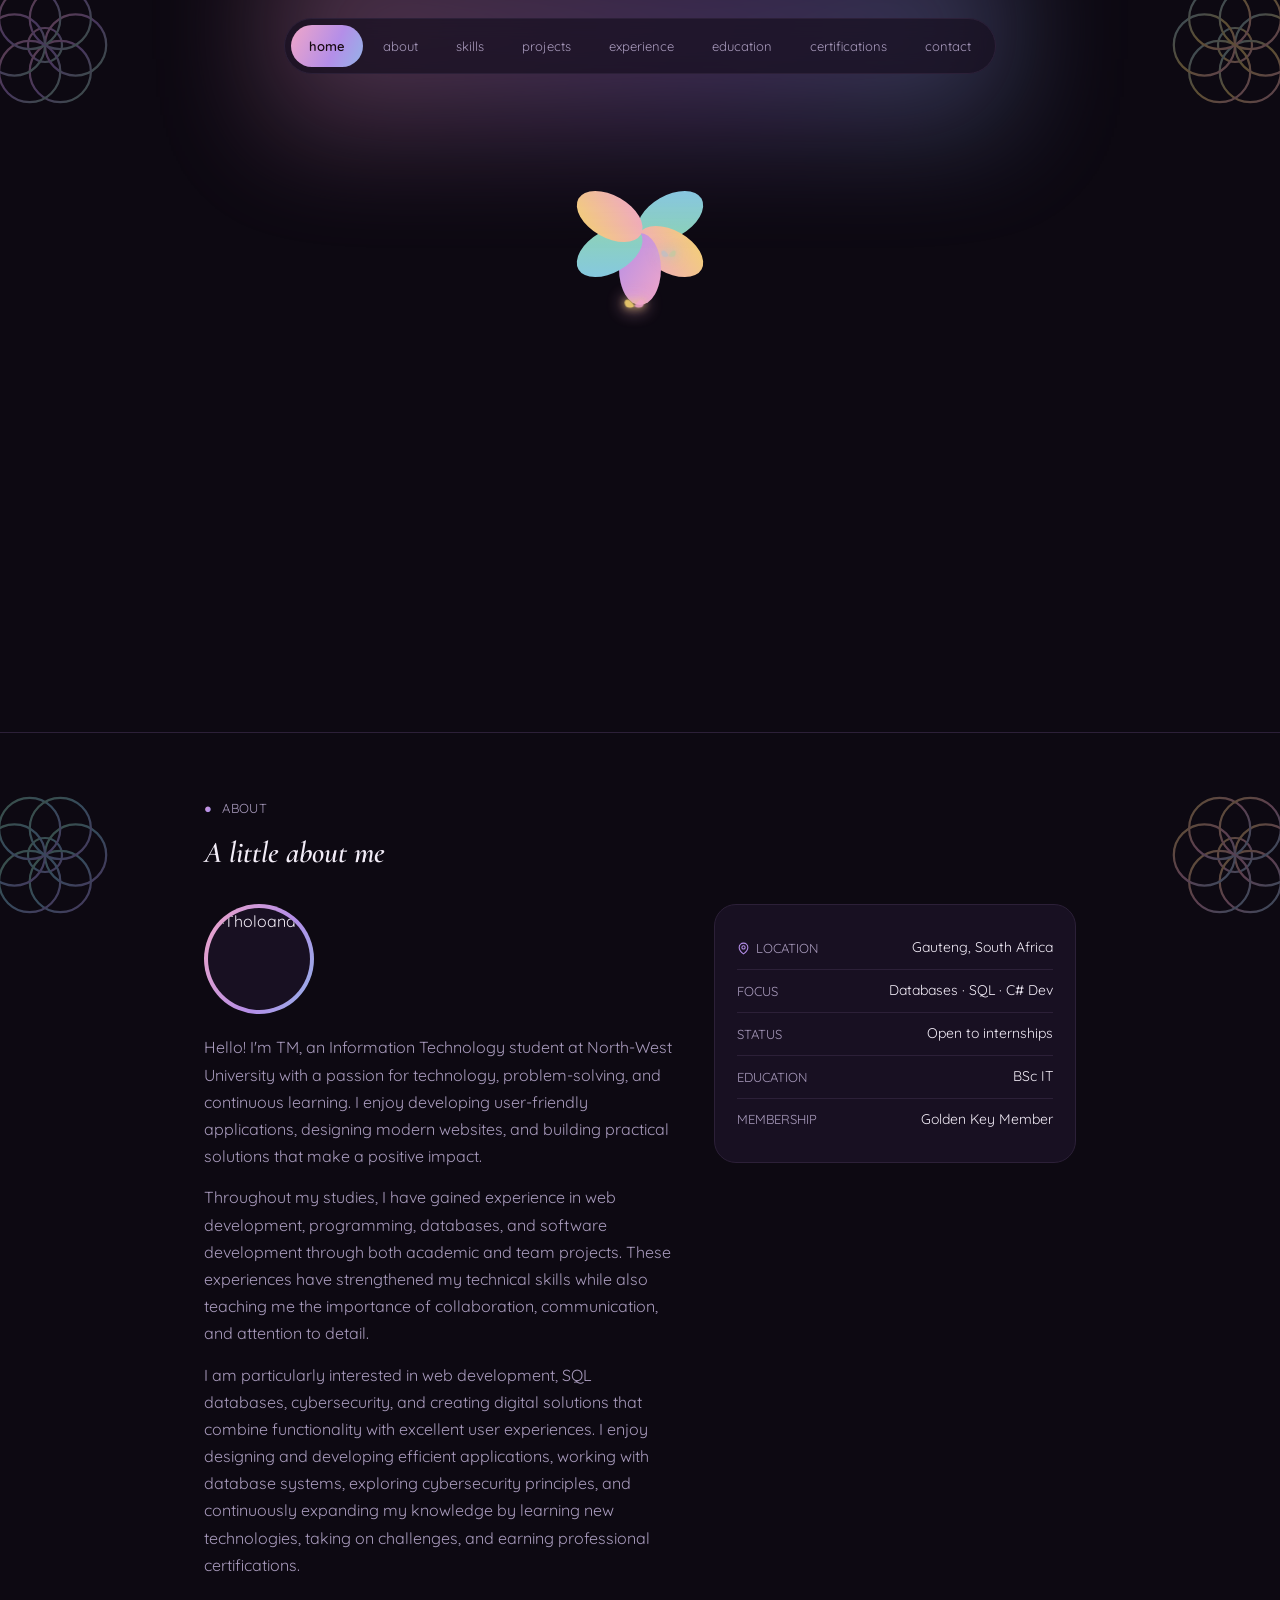
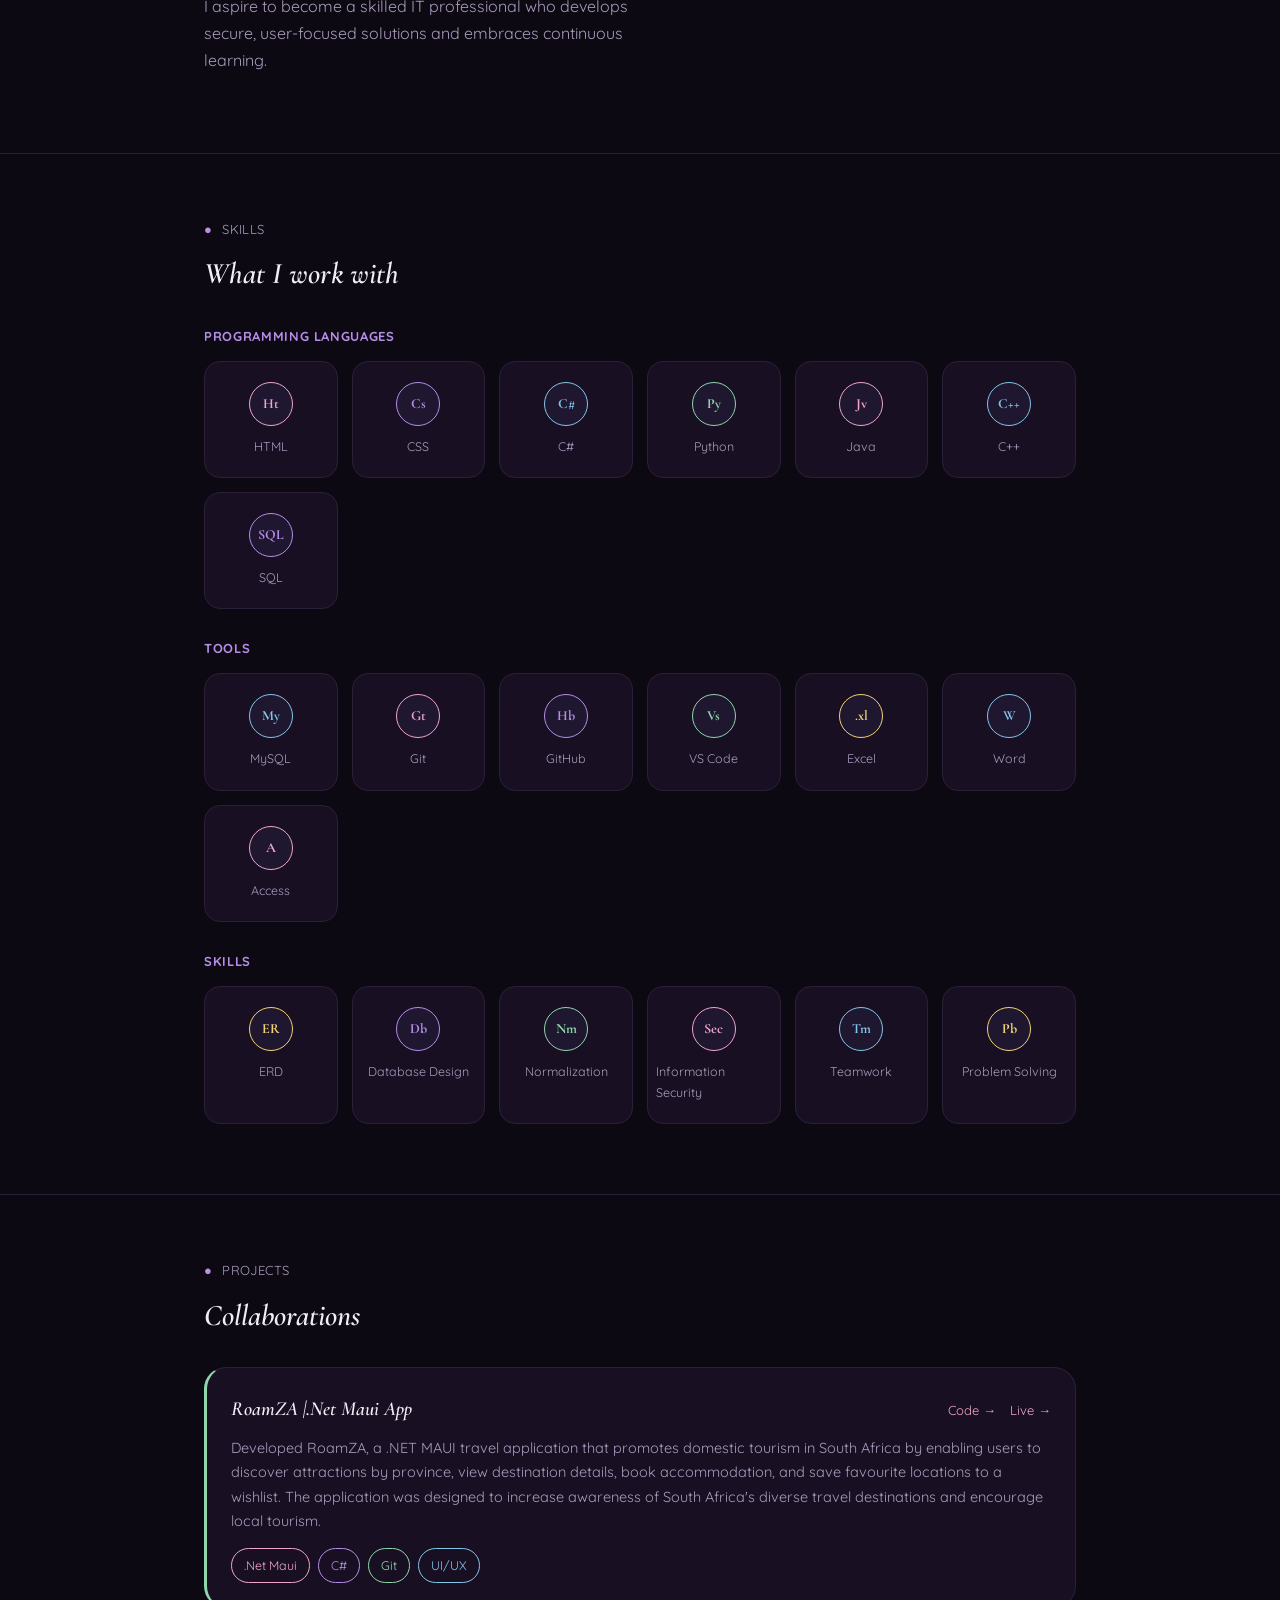
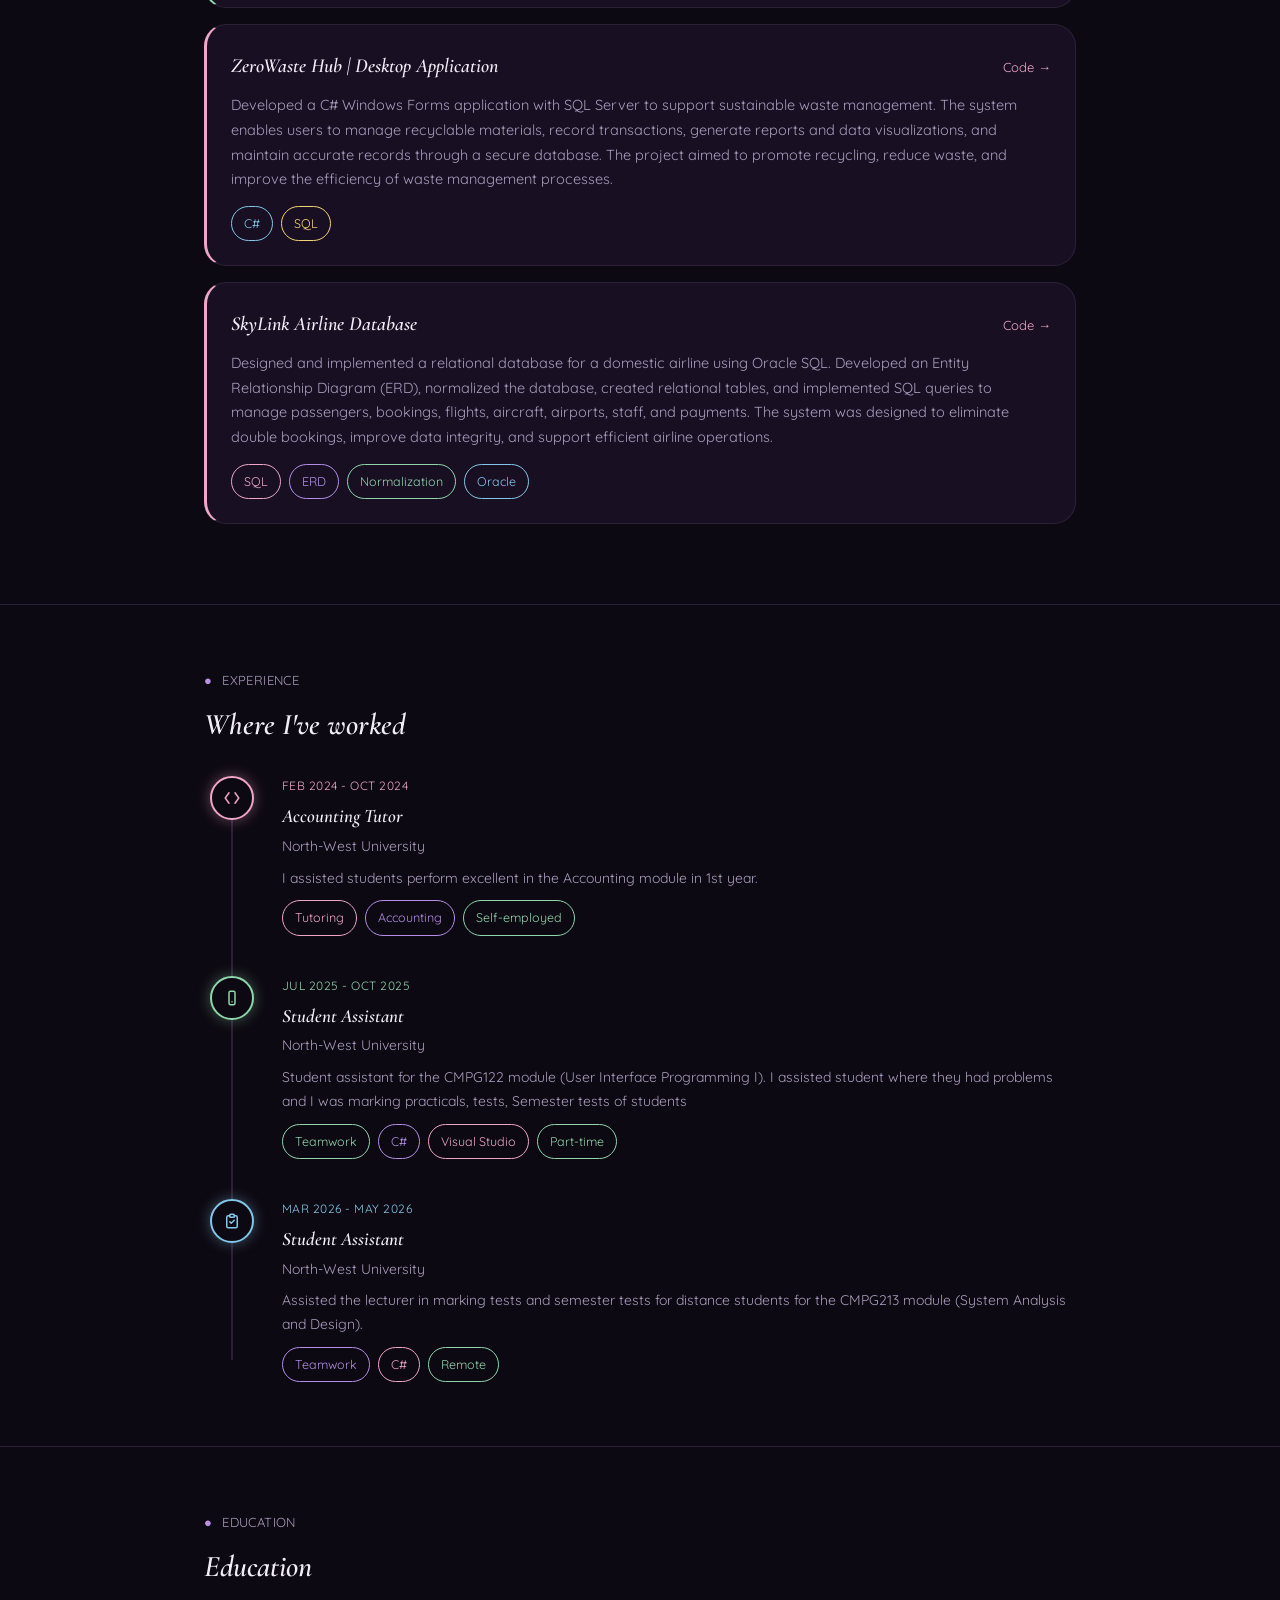
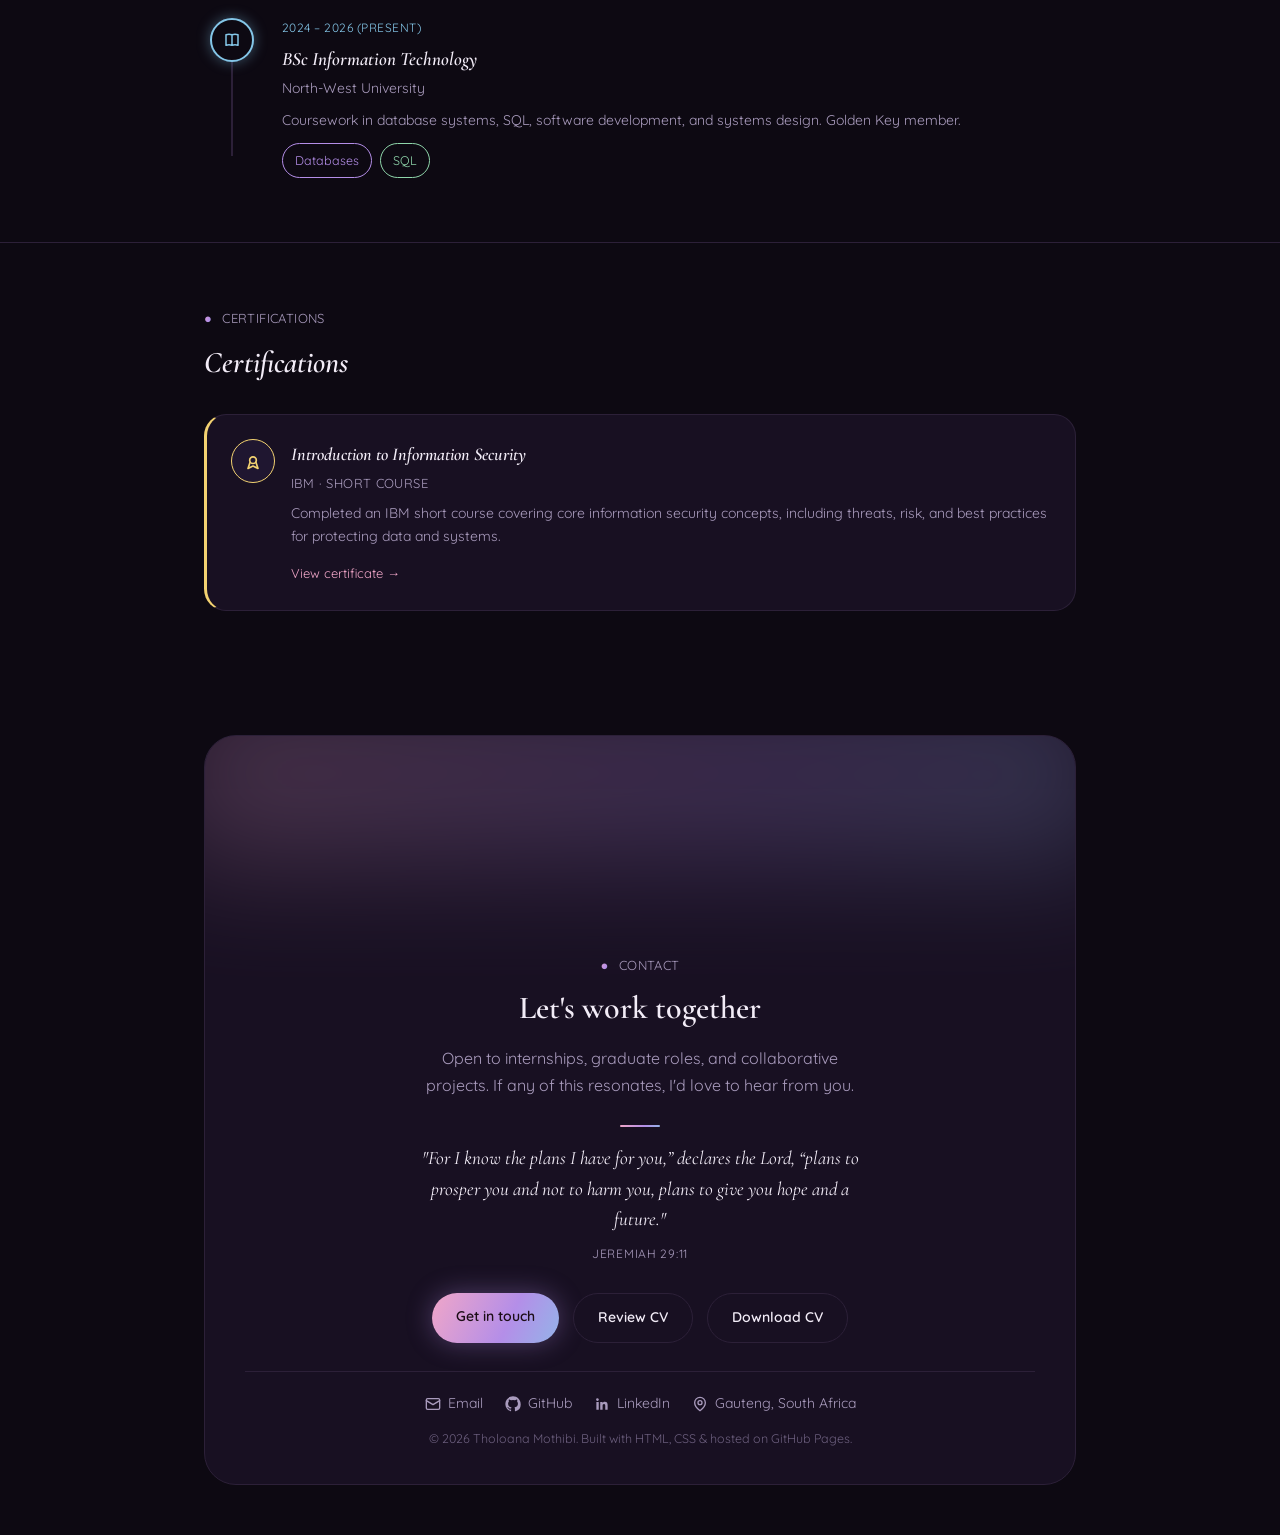
==== Files/portfolio.html @ ad9123d6 "Initial portfolio upload" ====
<!DOCTYPE html>
<html lang="en">
<head>
<meta charset="UTF-8">
<meta name="viewport" content="width=device-width, initial-scale=1.0">
<title>Tholoana | Portfolio</title>
<meta name="description" content="Portfolio of an IT graduate with a creative, artistic touch — database systems, SQL, and software development.">
<link rel="preconnect" href="https://fonts.googleapis.com">
<link href="https://fonts.googleapis.com/css2?family=Cormorant+Garamond:ital,wght@0,500;0,600;1,500&family=Quicksand:wght@400;500;600;700&display=swap" rel="stylesheet">
<link rel="stylesheet" href="style.css">
</head>
<body>

<div id="intro-loader" aria-hidden="true">
  <div class="loader-flower" id="loader-flower">
    <div class="loader-glow"></div>
    <svg viewBox="0 0 160 160" width="260" height="260">
      <defs>
        <linearGradient id="petalGradL1" x1="0%" y1="0%" x2="100%" y2="100%"><stop offset="0%" stop-color="#f0a6c8"/><stop offset="100%" stop-color="#b48ee8"/></linearGradient>
        <linearGradient id="petalGradL2" x1="0%" y1="0%" x2="100%" y2="100%"><stop offset="0%" stop-color="#84c6e8"/><stop offset="100%" stop-color="#8fd6ab"/></linearGradient>
        <linearGradient id="petalGradL3" x1="0%" y1="0%" x2="100%" y2="100%"><stop offset="0%" stop-color="#f3d271"/><stop offset="100%" stop-color="#f0a6c8"/></linearGradient>
        <radialGradient id="centerGradL"><stop offset="0%" stop-color="#fff6e0"/><stop offset="100%" stop-color="#f3d271"/></radialGradient>
      </defs>
      <g class="petal loader-petal"><ellipse cx="80" cy="45" rx="21" ry="36" fill="url(#petalGradL1)"/></g>
      <g class="petal loader-petal" style="transform:rotate(60deg); transform-origin:80px 80px;"><ellipse cx="80" cy="45" rx="21" ry="36" fill="url(#petalGradL2)"/></g>
      <g class="petal loader-petal" style="transform:rotate(120deg); transform-origin:80px 80px;"><ellipse cx="80" cy="45" rx="21" ry="36" fill="url(#petalGradL3)"/></g>
      <g class="petal loader-petal" style="transform:rotate(180deg); transform-origin:80px 80px;"><ellipse cx="80" cy="45" rx="21" ry="36" fill="url(#petalGradL1)"/></g>
      <g class="petal loader-petal" style="transform:rotate(240deg); transform-origin:80px 80px;"><ellipse cx="80" cy="45" rx="21" ry="36" fill="url(#petalGradL2)"/></g>
      <g class="petal loader-petal" style="transform:rotate(300deg); transform-origin:80px 80px;"><ellipse cx="80" cy="45" rx="21" ry="36" fill="url(#petalGradL3)"/></g>
      <circle class="flower-center loader-center" cx="80" cy="80" r="17" fill="url(#centerGradL)"/>
    </svg>
  </div>
</div>

<div id="page-content">

<svg class="corner-flower tl" viewBox="0 0 100 100"><defs><linearGradient id="cf1" x1="0%" y1="0%" x2="100%" y2="100%"><stop offset="0%" stop-color="#f0a6c8"/><stop offset="50%" stop-color="#b48ee8"/><stop offset="100%" stop-color="#8fd6ab"/></linearGradient></defs><g fill="none" stroke="url(#cf1)" stroke-width="1.3"><circle cx="50" cy="50" r="10"/><circle cx="68" cy="50" r="18"/><circle cx="59" cy="65.6" r="18"/><circle cx="41" cy="65.6" r="18"/><circle cx="32" cy="50" r="18"/><circle cx="41" cy="34.4" r="18"/><circle cx="59" cy="34.4" r="18"/></g></svg>
<svg class="corner-flower tr" viewBox="0 0 100 100"><defs><linearGradient id="cf2" x1="0%" y1="0%" x2="100%" y2="100%"><stop offset="0%" stop-color="#84c6e8"/><stop offset="50%" stop-color="#f3d271"/><stop offset="100%" stop-color="#f0a6c8"/></linearGradient></defs><g fill="none" stroke="url(#cf2)" stroke-width="1.3"><circle cx="50" cy="50" r="10"/><circle cx="68" cy="50" r="18"/><circle cx="59" cy="65.6" r="18"/><circle cx="41" cy="65.6" r="18"/><circle cx="32" cy="50" r="18"/><circle cx="41" cy="34.4" r="18"/><circle cx="59" cy="34.4" r="18"/></g></svg>
<svg class="corner-flower bl" viewBox="0 0 100 100"><defs><linearGradient id="cf3" x1="0%" y1="0%" x2="100%" y2="100%"><stop offset="0%" stop-color="#8fd6ab"/><stop offset="50%" stop-color="#84c6e8"/><stop offset="100%" stop-color="#b48ee8"/></linearGradient></defs><g fill="none" stroke="url(#cf3)" stroke-width="1.3"><circle cx="50" cy="50" r="10"/><circle cx="68" cy="50" r="18"/><circle cx="59" cy="65.6" r="18"/><circle cx="41" cy="65.6" r="18"/><circle cx="32" cy="50" r="18"/><circle cx="41" cy="34.4" r="18"/><circle cx="59" cy="34.4" r="18"/></g></svg>
<svg class="corner-flower br" viewBox="0 0 100 100"><defs><linearGradient id="cf4" x1="0%" y1="0%" x2="100%" y2="100%"><stop offset="0%" stop-color="#f3d271"/><stop offset="50%" stop-color="#f0a6c8"/><stop offset="100%" stop-color="#84c6e8"/></linearGradient></defs><g fill="none" stroke="url(#cf4)" stroke-width="1.3"><circle cx="50" cy="50" r="10"/><circle cx="68" cy="50" r="18"/><circle cx="59" cy="65.6" r="18"/><circle cx="41" cy="65.6" r="18"/><circle cx="32" cy="50" r="18"/><circle cx="41" cy="34.4" r="18"/><circle cx="59" cy="34.4" r="18"/></g></svg>

<div class="nav-outer">
  <div class="wrap" style="position:relative;">
    <div class="nav-glow"></div>
    <nav>
      <div class="nav-pill">
        <a href="#home" class="nav-item" data-nav="home">home</a>
        <a href="#about" class="nav-item" data-nav="about">about</a>
        <a href="#skills" class="nav-item" data-nav="skills">skills</a>
        <a href="#projects" class="nav-item" data-nav="projects">projects</a>
        <a href="#experience" class="nav-item" data-nav="experience">experience</a>
        <a href="#education" class="nav-item" data-nav="education">education</a>
        <a href="#certifications" class="nav-item" data-nav="certifications">certifications</a>
        <a href="#contact" class="nav-item" data-nav="contact">contact</a>
      </div>
    </nav>
  </div>
</div>

<header class="hero" id="home">
  <div class="wrap">
    <div class="bloom-wrap" id="hero-flower">
      <div class="bloom-glow" id="hero-glow"></div>
      <svg viewBox="0 0 160 160" width="160" height="160">
        <defs>
          <linearGradient id="petalGrad1" x1="0%" y1="0%" x2="100%" y2="100%"><stop offset="0%" stop-color="#f0a6c8"/><stop offset="100%" stop-color="#b48ee8"/></linearGradient>
          <linearGradient id="petalGrad2" x1="0%" y1="0%" x2="100%" y2="100%"><stop offset="0%" stop-color="#84c6e8"/><stop offset="100%" stop-color="#8fd6ab"/></linearGradient>
          <linearGradient id="petalGrad3" x1="0%" y1="0%" x2="100%" y2="100%"><stop offset="0%" stop-color="#f3d271"/><stop offset="100%" stop-color="#f0a6c8"/></linearGradient>
          <radialGradient id="centerGrad"><stop offset="0%" stop-color="#fff6e0"/><stop offset="100%" stop-color="#f3d271"/></radialGradient>
        </defs>
        <g class="petal hero-petal"><ellipse cx="80" cy="45" rx="21" ry="36" fill="url(#petalGrad1)"/></g>
        <g class="petal hero-petal" style="transform:rotate(60deg); transform-origin:80px 80px;"><ellipse cx="80" cy="45" rx="21" ry="36" fill="url(#petalGrad2)"/></g>
        <g class="petal hero-petal" style="transform:rotate(120deg); transform-origin:80px 80px;"><ellipse cx="80" cy="45" rx="21" ry="36" fill="url(#petalGrad3)"/></g>
        <g class="petal hero-petal" style="transform:rotate(180deg); transform-origin:80px 80px;"><ellipse cx="80" cy="45" rx="21" ry="36" fill="url(#petalGrad1)"/></g>
        <g class="petal hero-petal" style="transform:rotate(240deg); transform-origin:80px 80px;"><ellipse cx="80" cy="45" rx="21" ry="36" fill="url(#petalGrad2)"/></g>
        <g class="petal hero-petal" style="transform:rotate(300deg); transform-origin:80px 80px;"><ellipse cx="80" cy="45" rx="21" ry="36" fill="url(#petalGrad3)"/></g>
        <circle class="flower-center hero-center" cx="80" cy="80" r="17" fill="url(#centerGrad)"/>
      </svg>
    </div>
    <div class="hero-text" id="hero-text">
      <h1 class="name">Tholoana Mothibi</h1>
      <div class="role"><span id="typed-role"></span><span class="type-cursor">|</span></div>
      <p class="lede">I like building things that work cleanly underneath and feel good to use on top — from well-structured databases to interfaces people enjoy. Currently open to internships and collaborative projects.</p>
      <div class="cta-row">
        <a class="btn btn-primary" href="#projects">View projects</a>
        <a class="btn btn-ghost" href="/cv.pdf">Download CV</a>
        <a class="btn btn-ghost" href="#contact">Get in touch</a>
      </div>
    </div>
  </div>
</header>

<section id="about">
  <div class="wrap">
    <div class="section-eyebrow"><span class="iri-text">●</span> about</div>
    <h2 class="section-title">A little about me</h2>
    <div class="about-grid">
      <div>
        <div class="avatar-ring">
          <div class="avatar-inner">
            
            <img src="photos/Myphoto1.jpg" alt="Tholoana" width="80" height="80">
          </div>
        </div>
        <p>Hello! I'm TM, an Information Technology student at North-West University with a passion for technology, problem-solving, and continuous learning. I enjoy developing user-friendly applications, designing modern websites, and building practical solutions that make a positive impact.</p>
        <p>Throughout my studies, I have gained experience in web development, programming, databases, and software development through both academic and team projects. These experiences have strengthened my technical skills while also teaching me the importance of collaboration, communication, and attention to detail.</p>
        <p>I am particularly interested in web development, SQL databases, cybersecurity, and creating digital solutions that combine functionality with excellent user experiences. I enjoy designing and developing efficient applications, working with database systems, exploring cybersecurity principles, and continuously expanding my knowledge by learning new technologies, taking on challenges, and earning professional certifications.</p>
        <p>I aspire to become a skilled IT professional who develops secure, user-focused solutions and embraces continuous learning.</p>
      </div>
      <div class="facts">
        <div><span class="k"><svg class="fact-icon" viewBox="0 0 24 24" fill="none" stroke="currentColor" stroke-width="2" stroke-linecap="round" stroke-linejoin="round"><path d="M20 10c0 6-8 12-8 12s-8-6-8-12a8 8 0 0 1 16 0Z"/><circle cx="12" cy="10" r="3"/></svg>LOCATION</span><span>Gauteng, South Africa</span></div>
        <div><span class="k">FOCUS</span><span>Databases · SQL · C# Dev</span></div>
        <div><span class="k">STATUS</span><span>Open to internships</span></div>
        <div><span class="k">EDUCATION</span><span>BSc IT</span></div>
        <div><span class="k">MEMBERSHIP</span><span>Golden Key Member</span></div>
      </div>
    </div>
  </div>
</section>

<section id="skills">
  <div class="wrap">
    <div class="section-eyebrow"><span class="iri-text">●</span> skills</div>
    <h2 class="section-title">What I work with</h2>

    <h3 class="skills-subtitle">Programming Languages</h3>
    <div class="skills-grid">
      <div class="skill-chip"><div class="skill-icon c1">Ht</div><span>HTML</span></div>
      <div class="skill-chip"><div class="skill-icon c2">Cs</div><span>CSS</span></div>
      <div class="skill-chip"><div class="skill-icon c4">C#</div><span>C#</span></div>
      <div class="skill-chip"><div class="skill-icon c3">Py</div><span>Python</span></div>
      <div class="skill-chip"><div class="skill-icon c1">Jv</div><span>Java</span></div>
      <div class="skill-chip"><div class="skill-icon c4">C++</div><span>C++</span></div>
      <div class="skill-chip"><div class="skill-icon c2">SQL</div><span>SQL</span></div>
    </div>

    <h3 class="skills-subtitle">Tools</h3>
    <div class="skills-grid">
      <div class="skill-chip"><div class="skill-icon c4">My</div><span>MySQL</span></div>
      <div class="skill-chip"><div class="skill-icon c1">Gt</div><span>Git</span></div>
      <div class="skill-chip"><div class="skill-icon c2">Hb</div><span>GitHub</span></div>
      <div class="skill-chip"><div class="skill-icon c3">Vs</div><span>VS Code</span></div>
      <div class="skill-chip"><div class="skill-icon c5">.xl</div><span>Excel</span></div>
      <div class="skill-chip"><div class="skill-icon c4">W</div><span>Word</span></div>
      <div class="skill-chip"><div class="skill-icon c1">A</div><span>Access</span></div>
    </div>

    <h3 class="skills-subtitle">Skills</h3>
    <div class="skills-grid">
      <div class="skill-chip"><div class="skill-icon c5">ER</div><span>ERD</span></div>
      <div class="skill-chip"><div class="skill-icon c2">Db</div><span>Database Design</span></div>
      <div class="skill-chip"><div class="skill-icon c3">Nm</div><span>Normalization</span></div>
      <div class="skill-chip"><div class="skill-icon c1">Sec</div><span>Information Security</span></div>
      <div class="skill-chip"><div class="skill-icon c4">Tm</div><span>Teamwork</span></div>
      <div class="skill-chip"><div class="skill-icon c5">Pb</div><span>Problem Solving</span></div>
    </div>
  </div>
</section>

<section id="projects">
  <div class="wrap">
    <div class="section-eyebrow"><span class="iri-text">●</span> projects</div>
    <h2 class="section-title">Collaborations</h2>

    <div class="project">
      <div class="project-head">
        <h3>RoamZA |.Net Maui App</h3>
        <div class="project-links">
          <a href="https://github.com/Thullyy/roam-za-app" target="_blank">Code →</a>
          <a href="#" target="_blank">Live →</a>
        </div>
      </div>
      <p>Developed RoamZA, a .NET MAUI travel application that promotes domestic tourism in South Africa by enabling users to discover attractions by province, view destination details, book accommodation, and save favourite locations to a wishlist. The application was designed to increase awareness of South Africa's diverse travel destinations and encourage local tourism.</p>
      <div class="tag-row">
        <span class="tag c1">.Net Maui</span><span class="tag c2">C#</span><span class="tag c3">Git</span><span class="tag c4">UI/UX</span>
      </div>
    </div>

    <div class="project">
      <div class="project-head">
        <h3>ZeroWaste Hub | Desktop Application</h3>
        <div class="project-links">
          <a href="https://github.com/Thullyy/zero-waste-hub" target="_blank">Code →</a>
        </div>
      </div>
      <p>Developed a C# Windows Forms application with SQL Server to support sustainable waste management. The system enables users to manage recyclable materials, record transactions, generate reports and data visualizations, and maintain accurate records through a secure database. The project aimed to promote recycling, reduce waste, and improve the efficiency of waste management processes.</p>
      <div class="tag-row">
        <span class="tag c4">C#</span><span class="tag c5">SQL</span>
      </div>
    </div>

    <div class="project">
      <div class="project-head">
        <h3>SkyLink Airline Database</h3>
        <div class="project-links">
          <a href="https://github.com/Thullyy/skylink-airline" target="_blank">Code →</a>
        </div>
      </div>
      <p>Designed and implemented a relational database for a domestic airline using Oracle SQL. Developed an Entity Relationship Diagram (ERD), normalized the database, created relational tables, and implemented SQL queries to manage passengers, bookings, flights, aircraft, airports, staff, and payments. The system was designed to eliminate double bookings, improve data integrity, and support efficient airline operations.</p>
      <div class="tag-row">
        <span class="tag c1">SQL</span><span class="tag c2">ERD</span><span class="tag c3">Normalization</span><span class="tag c4">Oracle</span>
      </div>
    </div>
  </div>
</section>

<section id="experience">
  <div class="wrap">
    <div class="section-eyebrow"><span class="iri-text">●</span> experience</div>
    <h2 class="section-title">Where I've worked</h2>
    <div class="timeline" id="timeline-experience">
      <div class="timeline-track"><div class="timeline-fill"></div></div>

      <div class="timeline-entry">
        <div class="timeline-node c1"><svg viewBox="0 0 24 24" fill="none" stroke="currentColor" stroke-width="2" stroke-linecap="round"><path d="M8 5 3 12l5 7M16 5l5 7-5 7"/></svg></div>
        <div class="timeline-content">
          <div class="timeline-when">Feb 2024 - Oct 2024</div>
          <h3>Accounting Tutor</h3>
          <div class="timeline-org">North-West University</div>
          <p>I assisted students perform excellent in the Accounting module in 1st year.</p>
          <div class="tag-row"><span class="tag c1">Tutoring</span><span class="tag c2">Accounting</span><span class="tag c3">Self-employed</span></div>
        </div>
      </div>

      <div class="timeline-entry">
        <div class="timeline-node c3"><svg viewBox="0 0 24 24" fill="none" stroke="currentColor" stroke-width="2" stroke-linecap="round"><rect x="8" y="3" width="8" height="18" rx="2"/><path d="M12 17h.01"/></svg></div>
        <div class="timeline-content">
          <div class="timeline-when c3">Jul 2025 - Oct 2025</div>
          <h3>Student Assistant</h3>
          <div class="timeline-org">North-West University</div>
          <p>Student assistant for the CMPG122 module (User Interface Programming I). I assisted student where they had problems and I was marking practicals, tests, Semester tests of students</p>
          <div class="tag-row"><span class="tag c3">Teamwork</span><span class="tag c2">C#</span><span class="tag c1">Visual Studio</span><span class="tag c3">Part-time</span></div>
        </div>
      </div>

      <div class="timeline-entry">
        <div class="timeline-node c2"><svg viewBox="0 0 24 24" fill="none" stroke="currentColor" stroke-width="2" stroke-linecap="round" stroke-linejoin="round"><path d="M9 5H7a2 2 0 0 0-2 2v12a2 2 0 0 0 2 2h10a2 2 0 0 0 2-2V7a2 2 0 0 0-2-2h-2"/><rect x="9" y="3" width="6" height="4" rx="1"/><path d="M9 13l2 2 4-4"/></svg></div>
        <div class="timeline-content">
          <div class="timeline-when c2">Mar 2026 - May 2026</div>
          <h3>Student Assistant</h3>
          <div class="timeline-org">North-West University</div>
          <p>Assisted the lecturer in marking tests and semester tests for distance students for the CMPG213 module (System Analysis and Design).</p>
          <div class="tag-row"><span class="tag c2">Teamwork</span><span class="tag c1">C#</span><span class="tag c3">Remote</span></div>
        </div>
      </div>

    </div>
  </div>
</section>

<section id="education">
  <div class="wrap">
    <div class="section-eyebrow"><span class="iri-text">●</span> education</div>
    <h2 class="section-title">Education</h2>
    <div class="timeline" id="timeline-education">
      <div class="timeline-track"><div class="timeline-fill"></div></div>

      <div class="timeline-entry">
        <div class="timeline-node c2"><svg viewBox="0 0 24 24" fill="none" stroke="currentColor" stroke-width="2" stroke-linecap="round" stroke-linejoin="round"><path d="M4 5c3-1 5-1 8 0v14c-3-1-5-1-8 0V5zM20 5c-3-1-5-1-8 0v14c3-1 5-1 8 0V5z"/></svg></div>
        <div class="timeline-content">
          <div class="timeline-when c2">2024 – 2026 (present)</div>
          <h3>BSc Information Technology</h3>
          <div class="timeline-org">North-West University</div>
          <p>Coursework in database systems, SQL, software development, and systems design. Golden Key member.</p>
          <div class="tag-row"><span class="tag c2">Databases</span><span class="tag c3">SQL</span></div>
        </div>
      </div>
    </div>
  </div>
</section>

<section id="certifications">
  <div class="wrap">
    <div class="section-eyebrow"><span class="iri-text">●</span> certifications</div>
    <h2 class="section-title">Certifications</h2>
    <div class="cert-grid">
      <div class="cert-card">
        <div class="cert-icon c1">
          <svg viewBox="0 0 24 24" fill="none" stroke="currentColor" stroke-width="2" stroke-linecap="round" stroke-linejoin="round"><path d="M12 15a4 4 0 1 0 0-8 4 4 0 0 0 0 8Z"/><path d="M8.5 13.5 6 21l6-3 6 3-2.5-7.5"/></svg>
        </div>
        <div class="cert-content">
          <h3>Introduction to Information Security</h3>
          <div class="cert-issuer">IBM · Short Course</div>
          <p>Completed an IBM short course covering core information security concepts, including threats, risk, and best practices for protecting data and systems.</p>
          <a class="cert-link" href="/certificates/ibm-information-security.pdf" target="_blank">View certificate →</a>
        </div>
      </div>
    </div>
  </div>
</section>

<footer id="contact">
  <div class="wrap">
    <div class="contact-card">
      <div class="contact-glow"></div>
      <div class="section-eyebrow"><span class="iri-text">●</span> contact</div>
      <h2>Let's work together</h2>
      <p class="lede2">Open to internships, graduate roles, and collaborative projects. If any of this resonates, I'd love to hear from you.</p>
      <div class="quote-block">
        <div class="quote-divider"></div>
        <p class="quote-text">"For I know the plans I have for you,” declares the Lord, “plans to prosper you and not to harm you, plans to give you hope and a future."</p>
        <div class="quote-ref">Jeremiah 29:11</div>
      </div>
      <div class="contact-actions">
        <a class="btn btn-primary" href="mailto:tmothibi796@gmail.com">Get in touch</a>
        <a class="btn btn-ghost" href="/cv.pdf" target="_blank">Review CV</a>
        <a class="btn btn-ghost" href="/cv.pdf" download>Download CV</a>
      </div>
      <hr class="contact-divider">
      <div class="social-row">
        <a href="mailto:tmothibi796@gmail.com"><svg viewBox="0 0 24 24" fill="none" stroke="currentColor" stroke-width="2" stroke-linecap="round" stroke-linejoin="round"><rect x="2" y="4" width="20" height="16" rx="2"/><path d="m2 7 10 6 10-6"/></svg>Email</a>
        <a href="https://github.com/Thullyy" target="_blank"><svg viewBox="0 0 24 24" fill="currentColor"><path d="M12 .5C5.65.5.5 5.65.5 12c0 5.08 3.29 9.39 7.86 10.91.58.1.79-.25.79-.56 0-.28-.01-1.02-.02-2-3.2.7-3.88-1.54-3.88-1.54-.52-1.33-1.28-1.69-1.28-1.69-1.05-.72.08-.7.08-.7 1.16.08 1.77 1.19 1.77 1.19 1.03 1.77 2.7 1.26 3.36.96.1-.75.4-1.26.73-1.55-2.56-.29-5.26-1.28-5.26-5.7 0-1.26.45-2.29 1.19-3.09-.12-.29-.52-1.47.11-3.06 0 0 .97-.31 3.18 1.18a11 11 0 0 1 5.79 0c2.2-1.49 3.17-1.18 3.17-1.18.63 1.59.23 2.77.11 3.06.74.8 1.19 1.83 1.19 3.09 0 4.43-2.7 5.41-5.28 5.69.42.36.78 1.08.78 2.17 0 1.57-.01 2.83-.01 3.22 0 .31.21.67.8.56A10.52 10.52 0 0 0 23.5 12C23.5 5.65 18.35.5 12 .5Z"/></svg>GitHub</a>
        <a href="https://www.linkedin.com/in/tholoana-mothibi/?lipi=urn%3Ali%3Apage%3Ad_flagship3_feed%3B6R2iVHlSTsmIU7Vx6KOZVw%3D%3D" target="_blank"><svg viewBox="0 0 24 24" fill="currentColor"><path d="M20.45 20.45h-3.56v-5.57c0-1.33-.02-3.04-1.85-3.04-1.85 0-2.14 1.45-2.14 2.94v5.67H9.34V9h3.42v1.56h.05c.48-.9 1.64-1.85 3.38-1.85 3.6 0 4.27 2.37 4.27 5.46v6.28ZM5.34 7.43a2.07 2.07 0 1 1 0-4.13 2.07 2.07 0 0 1 0 4.13ZM7.12 20.45H3.56V9h3.56v11.45Z"/></svg>LinkedIn</a>
        <a href="#about"><svg viewBox="0 0 24 24" fill="none" stroke="currentColor" stroke-width="2" stroke-linecap="round" stroke-linejoin="round"><path d="M20 10c0 6-8 12-8 12s-8-6-8-12a8 8 0 0 1 16 0Z"/><circle cx="12" cy="10" r="3"/></svg>Gauteng, South Africa</a>
      </div>
      <div class="copy">&copy; 2026 Tholoana Mothibi. Built with HTML, CSS &amp; hosted on GitHub Pages.</div>
    </div>
  </div>
</footer>

</div>

<script src="script.js"></script>

</body>
</html>
---- Files/style.css ----
:root{
    --bg:#0d0912;
    --surface:#181022;
    --surface-2:#1f1630;
    --border:#2c2038;
    --text:#f2ecf7;
    --text-dim:#a99bbd;
    --pink:#f0a6c8;
    --violet:#b48ee8;
    --green:#8fd6ab;
    --blue:#84c6e8;
    --yellow:#f3d271;
    --radius:22px;
    --iri: linear-gradient(115deg,#f0a6c8,#b48ee8,#84c6e8,#8fd6ab,#f3d271,#f0a6c8);
  }
  *{box-sizing:border-box; margin:0; padding:0;}
  html{scroll-behavior:smooth;}
  body{
    background:var(--bg);
    color:var(--text);
    font-family:'Quicksand', sans-serif;
    line-height:1.7;
    overflow-x:hidden;
  }
  h1,h2,h3{font-family:'Cormorant Garamond', serif; font-weight:600;}
  a{color:inherit; text-decoration:none;}
  .wrap{max-width:920px; margin:0 auto; padding:0 24px;}

  @keyframes iri-shift{0%{background-position:0% 50%} 100%{background-position:300% 50%}}
  .iri-text{
    background:var(--iri); background-size:300% 300%;
    -webkit-background-clip:text; background-clip:text; color:transparent;
    animation:iri-shift 7s linear infinite;
  }

  /* intro loader */
  #intro-loader{
    position:fixed; inset:0; background:var(--bg); z-index:99999;
    display:flex; align-items:center; justify-content:center;
    transition:opacity .5s ease;
  }
  .loader-flower{position:relative; width:260px; height:260px;}
  .loader-glow{
    position:absolute; inset:-40px; border-radius:50%;
    background:var(--iri); background-size:300% 300%;
    filter:blur(40px); opacity:0; animation:glowIn 1.3s ease .2s forwards, iri-shift 6s linear infinite;
  }
  #page-content{opacity:0; transition:opacity .6s ease;}

  /* corner outline flowers */
  .corner-flower{width:170px; height:170px; opacity:.35; pointer-events:none; z-index:0; animation:spin-slow 90s linear infinite; transition:opacity .7s ease;}
  .corner-flower.tl{position:fixed; top:-40px; left:-40px;}
  .corner-flower.tr{position:fixed; top:-40px; right:-40px; animation-direction:reverse;}
  .corner-flower.bl{position:absolute; bottom:-40px; left:-40px; animation-direction:reverse;}
  .corner-flower.br{position:absolute; bottom:-40px; right:-40px;}
  @keyframes spin-slow{to{transform:rotate(360deg);}}

  @keyframes glowIn{to{opacity:.55;}}
  .petal{transform-origin:80px 80px; transform:scale(0);}
  .petal.play{animation:bloom 1.1s cubic-bezier(.34,1.56,.64,1) forwards;}
  .petal:nth-child(1).play{animation-delay:.05s;}
  .petal:nth-child(2).play{animation-delay:.15s;}
  .petal:nth-child(3).play{animation-delay:.25s;}
  .petal:nth-child(4).play{animation-delay:.35s;}
  .petal:nth-child(5).play{animation-delay:.45s;}
  .petal:nth-child(6).play{animation-delay:.55s;}
  .flower-center{transform:scale(0);}
  .flower-center.play{animation:bloom .6s ease .7s forwards;}
  @keyframes bloom{to{transform:scale(1);}}

  /* nav */
  .nav-outer{position:sticky; top:0; z-index:50; padding:18px 0 0;}
  .nav-glow{
    position:absolute; top:-90px; left:10%; width:80%; height:200px;
    background:var(--iri); background-size:300% 300%;
    filter:blur(60px) saturate(1.3); opacity:.28;
    animation:iri-shift 9s linear infinite; pointer-events:none; z-index:-1;
  }
  nav{display:flex; justify-content:center;}
  .nav-pill{
    display:inline-flex; gap:2px; align-items:center;
    background:rgba(24,16,34,0.75); backdrop-filter:blur(10px);
    border:1px solid var(--border); border-radius:999px; padding:6px;
  }
  .nav-item{padding:10px 18px; border-radius:999px; font-size:13px; color:var(--text-dim); transition:all .25s ease;}
  .nav-item:hover{color:var(--text);}
  .nav-item.active{
    background:var(--iri); background-size:300% 300%; animation:iri-shift 7s linear infinite;
    color:#180a12; font-weight:600;
  }

  /* hero */
  header.hero{padding:80px 0 70px; text-align:center; position:relative;}
  .bloom-wrap{width:160px; height:160px; margin:0 auto 20px; position:relative;}
  .bloom-glow{
    position:absolute; inset:-30px; border-radius:50%;
    background:var(--iri); background-size:300% 300%;
    filter:blur(30px); opacity:0; animation:iri-shift 6s linear infinite;
  }
  .bloom-glow.play{animation:glowIn 1.5s ease .3s forwards, iri-shift 6s linear infinite;}

  .hero-text{opacity:0;}
  .hero-text.reveal{animation:fadeUp .8s ease forwards;}
  @keyframes fadeUp{from{opacity:0; transform:translateY(14px);} to{opacity:1; transform:translateY(0);}}
  h1.name{font-size:clamp(38px,7vw,58px); font-style:italic; margin-bottom:12px;}
  .role{font-size:19px; color:var(--text-dim); margin-bottom:22px; min-height:28px; font-weight:600;}
  .role .type-cursor{color:var(--pink); animation:blink 1s step-end infinite;}
  @keyframes blink{50%{opacity:0;}}
  .lede{max-width:520px; color:var(--text-dim); margin:0 auto 32px;}
  .cta-row{display:flex; gap:14px; justify-content:center; flex-wrap:wrap;}
  .btn{padding:12px 24px; border-radius:999px; font-size:14px; font-weight:600; border:1px solid var(--border); transition:all .2s ease;}
  .btn-primary{
    background:var(--iri); background-size:300% 300%; animation:iri-shift 6s linear infinite;
    color:#1c0d16; border:none; box-shadow:0 0 26px rgba(180,142,232,0.35);
  }
  .btn-primary:hover{transform:translateY(-2px); box-shadow:0 10px 30px rgba(180,142,232,0.5);}
  .btn-ghost{background:var(--surface);}
  .btn-ghost:hover{border-color:var(--violet); color:var(--violet); transform:translateY(-2px);}

  section{padding:64px 0; border-top:1px solid var(--border); position:relative; z-index:1;}
  .section-eyebrow{display:flex; align-items:center; gap:10px; color:var(--text-dim); font-size:13px; margin-bottom:8px; letter-spacing:.03em; text-transform:uppercase;}
  h2.section-title{font-size:30px; font-style:italic; margin-bottom:26px;}

  /* about */
  .about-grid{display:grid; grid-template-columns:1.3fr 1fr; gap:40px; align-items:start;}
  .avatar-ring{
    width:110px; height:110px; border-radius:50%; padding:4px; margin-bottom:20px;
    background:var(--iri); background-size:300% 300%; animation:iri-shift 6s linear infinite;
  }
  .avatar-ring .avatar-inner{width:100%; height:100%; border-radius:50%; background:var(--surface); display:flex; align-items:center; justify-content:center; overflow:hidden;}
  .avatar-ring img{width:100%; height:100%; object-fit:cover; display:block;}
  .about-grid p{color:var(--text-dim); margin-bottom:14px;}
  .facts{background:var(--surface); border:1px solid var(--border); border-radius:var(--radius); padding:22px;}
  .facts div{display:flex; justify-content:space-between; padding:9px 0; border-bottom:1px solid var(--border); font-size:14px;}
  .facts div:last-child{border-bottom:none;}
  .facts .k{color:var(--text-dim); font-size:13px;}

  /* skills - flat bubble grid */
  .skills-subtitle{
    font-family:'Quicksand', sans-serif; font-size:13px; font-weight:700; letter-spacing:.05em;
    text-transform:uppercase; color:var(--violet); margin:28px 0 14px;
  }
  .skills-subtitle:first-of-type{margin-top:0;}
  .skills-grid{display:grid; grid-template-columns:repeat(auto-fill,minmax(120px,1fr)); gap:14px; margin-bottom:6px;}
  .skill-chip{
    background:var(--surface); border:1px solid var(--border); border-radius:16px;
    padding:20px 8px; display:flex; flex-direction:column; align-items:center; gap:10px;
    transition:transform .2s ease, border-color .2s ease;
  }
  .skill-chip:hover{transform:translateY(-3px);}
  .skill-icon{
    width:44px; height:44px; border-radius:50%; display:flex; align-items:center; justify-content:center;
    font-family:'Cormorant Garamond',serif; font-weight:700; font-size:14px;
    background:var(--surface-2); border:1.5px solid;
  }
  .skill-icon.c1{border-color:var(--pink); color:var(--pink);}
  .skill-icon.c2{border-color:var(--violet); color:var(--violet);}
  .skill-icon.c3{border-color:var(--green); color:var(--green);}
  .skill-icon.c4{border-color:var(--blue); color:var(--blue);}
  .skill-icon.c5{border-color:var(--yellow); color:var(--yellow);}
  .skill-chip span{font-size:12.5px; color:var(--text-dim);}
  .skill-chip:hover .skill-icon.c1{border-color:var(--pink); box-shadow:0 0 12px rgba(240,166,200,.5);}
  .skill-chip:hover .skill-icon.c2{box-shadow:0 0 12px rgba(180,142,232,.5);}
  .skill-chip:hover .skill-icon.c3{box-shadow:0 0 12px rgba(143,214,171,.5);}
  .skill-chip:hover .skill-icon.c4{box-shadow:0 0 12px rgba(132,198,232,.5);}
  .skill-chip:hover .skill-icon.c5{box-shadow:0 0 12px rgba(243,210,113,.5);}

  /* projects */
  .project{background:var(--surface); border:1px solid var(--border); border-radius:var(--radius); padding:24px; margin-bottom:16px; border-left:3px solid var(--pink); transition:transform .2s ease;}
  .project:nth-child(2){border-left-color:var(--violet);}
  .project:nth-child(3){border-left-color:var(--green);}
  .project:hover{transform:translateX(4px);}
  .project-head{display:flex; justify-content:space-between; align-items:baseline; gap:12px; flex-wrap:wrap;}
  .project h3{font-size:20px; font-style:italic;}
  .project-links{display:flex; gap:14px; font-size:13px;}
  .project-links a{color:var(--pink);}
  .project-links a:hover{text-decoration:underline;}
  .project p{color:var(--text-dim); margin:10px 0 14px; font-size:14.5px;}
  .tag-row{display:flex; flex-wrap:wrap; gap:8px;}
  .tag{font-size:12.5px; padding:6px 12px; border-radius:999px; border:1px solid var(--border); color:var(--text);}
  .tag.c1{border-color:var(--pink); color:var(--pink);}
  .tag.c2{border-color:var(--violet); color:var(--violet);}
  .tag.c3{border-color:var(--green); color:var(--green);}
  .tag.c4{border-color:var(--blue); color:var(--blue);}
  .tag.c5{border-color:var(--yellow); color:var(--yellow);}

  /* education / experience timeline */
  .timeline{position:relative;}
  .timeline-track{position:absolute; left:27px; top:22px; bottom:22px; width:2px; background:var(--border); z-index:0;}
  .timeline-fill{position:absolute; top:0; left:0; width:100%; height:0%; background:var(--iri); background-size:300% 300%; animation:iri-shift 8s linear infinite;}
  .timeline-entry{display:grid; grid-template-columns:56px 1fr; gap:22px; margin-bottom:40px; position:relative; z-index:1;}
  .timeline-entry:last-child{margin-bottom:0;}
  .timeline-node{
    width:44px; height:44px; border-radius:50%; background:var(--bg); border:2px solid var(--pink);
    display:flex; align-items:center; justify-content:center; justify-self:center;
    color:var(--pink); box-shadow:0 0 14px rgba(240,166,200,.4);
  }
  .timeline-node.c2{border-color:var(--blue); color:var(--blue); box-shadow:0 0 14px rgba(132,198,232,.4);}
  .timeline-node.c3{border-color:var(--green); color:var(--green); box-shadow:0 0 14px rgba(143,214,171,.4);}
  .timeline-node svg{width:18px; height:18px;}
  .timeline-when{font-size:12px; letter-spacing:.04em; text-transform:uppercase; color:var(--pink); margin-bottom:4px;}
  .timeline-when.c2{color:var(--blue);}
  .timeline-when.c3{color:var(--green);}
  .timeline-content h3{font-size:19px; font-style:italic; margin-bottom:2px;}
  .timeline-org{font-size:14px; color:var(--text-dim); margin-bottom:8px;}
  .timeline-content p{color:var(--text-dim); font-size:14px; margin-bottom:10px;}

  /* certifications */
  .cert-grid{display:grid; grid-template-columns:repeat(auto-fit,minmax(280px,1fr)); gap:18px;}
  .cert-card{
    background:var(--surface); border:1px solid var(--border); border-radius:var(--radius);
    padding:24px; display:flex; gap:16px; align-items:flex-start; border-left:3px solid var(--yellow);
    transition:transform .2s ease;
  }
  .cert-card:hover{transform:translateY(-3px);}
  .cert-icon{
    flex:0 0 auto; width:44px; height:44px; border-radius:50%; display:flex; align-items:center; justify-content:center;
    background:var(--surface-2); border:1.5px solid;
  }
  .cert-icon svg{width:20px; height:20px;}
  .cert-icon.c1{border-color:var(--yellow); color:var(--yellow);}
  .cert-content h3{font-size:18px; font-style:italic; margin-bottom:2px;}
  .cert-issuer{font-size:13px; color:var(--text-dim); margin-bottom:8px; text-transform:uppercase; letter-spacing:.03em;}
  .cert-content p{color:var(--text-dim); font-size:14px; margin-bottom:10px;}
  .cert-link{font-size:13px; color:var(--pink);}
  .cert-link:hover{text-decoration:underline;}

  /* contact card */
  footer{padding:60px 0 50px;}
  .contact-card{
    position:relative; overflow:hidden; text-align:center;
    background:var(--surface); border:1px solid var(--border); border-radius:32px; padding:38px 40px 34px;
  }
  .contact-glow{
    position:absolute; top:-90px; left:50%; transform:translateX(-50%); width:120%; height:180px;
    background:var(--iri); background-size:300% 300%; filter:blur(60px); opacity:.22;
    animation:iri-shift 10s linear infinite; pointer-events:none;
  }
  .contact-card > *{position:relative; z-index:1;}
  .contact-card .section-eyebrow{justify-content:center; margin-bottom:4px;}
  .contact-card h2{font-size:32px; margin-bottom:10px;}
  .contact-card p.lede2{color:var(--text-dim); max-width:460px; margin:0 auto 26px;}
  .quote-block{max-width:440px; margin:0 auto 28px;}
  .quote-divider{width:40px; height:2px; border-radius:2px; margin:0 auto 16px; background:var(--iri); background-size:300% 300%; animation:iri-shift 6s linear infinite;}
  .quote-text{font-family:'Cormorant Garamond',serif; font-style:italic; font-size:19px; line-height:1.6; margin-bottom:10px;}
  .quote-ref{font-size:12px; letter-spacing:.06em; text-transform:uppercase; color:var(--text-dim);}
  .contact-actions{display:flex; gap:14px; justify-content:center; flex-wrap:wrap; margin-bottom:28px;}
  .contact-divider{border:none; border-top:1px solid var(--border); margin:0 0 20px;}
  .social-row{display:flex; justify-content:center; gap:22px; margin-bottom:12px; font-size:14px; flex-wrap:wrap;}
  .social-row a{display:inline-flex; align-items:center; gap:7px; color:var(--text-dim); border-bottom:1px solid transparent;}
  .social-row a:hover{color:var(--violet); border-color:var(--violet);}
  .social-row a svg{width:16px; height:16px; flex:0 0 auto;}
  .facts .k{display:inline-flex; align-items:center; gap:6px;}
  .fact-icon{width:13px; height:13px; flex:0 0 auto; color:var(--violet);}
  .copy{color:#6b5e7d; font-size:12.5px;}

  .butterfly{position:fixed; pointer-events:none; z-index:9999; will-change:transform,opacity;}

  @media(max-width:720px){
    .about-grid{grid-template-columns:1fr;}
    .nav-pill{flex-wrap:wrap; justify-content:center; max-width:92vw;}
    .corner-flower{width:110px; height:110px; opacity:.22;}
  }
  @media (prefers-reduced-motion: reduce){
    *{animation:none !important; transition:none !important;}
    .petal, .flower-center, .hero-text, .bloom-glow{opacity:1; transform:none;}
    #intro-loader{display:none;}
    #page-content{opacity:1;}
  }
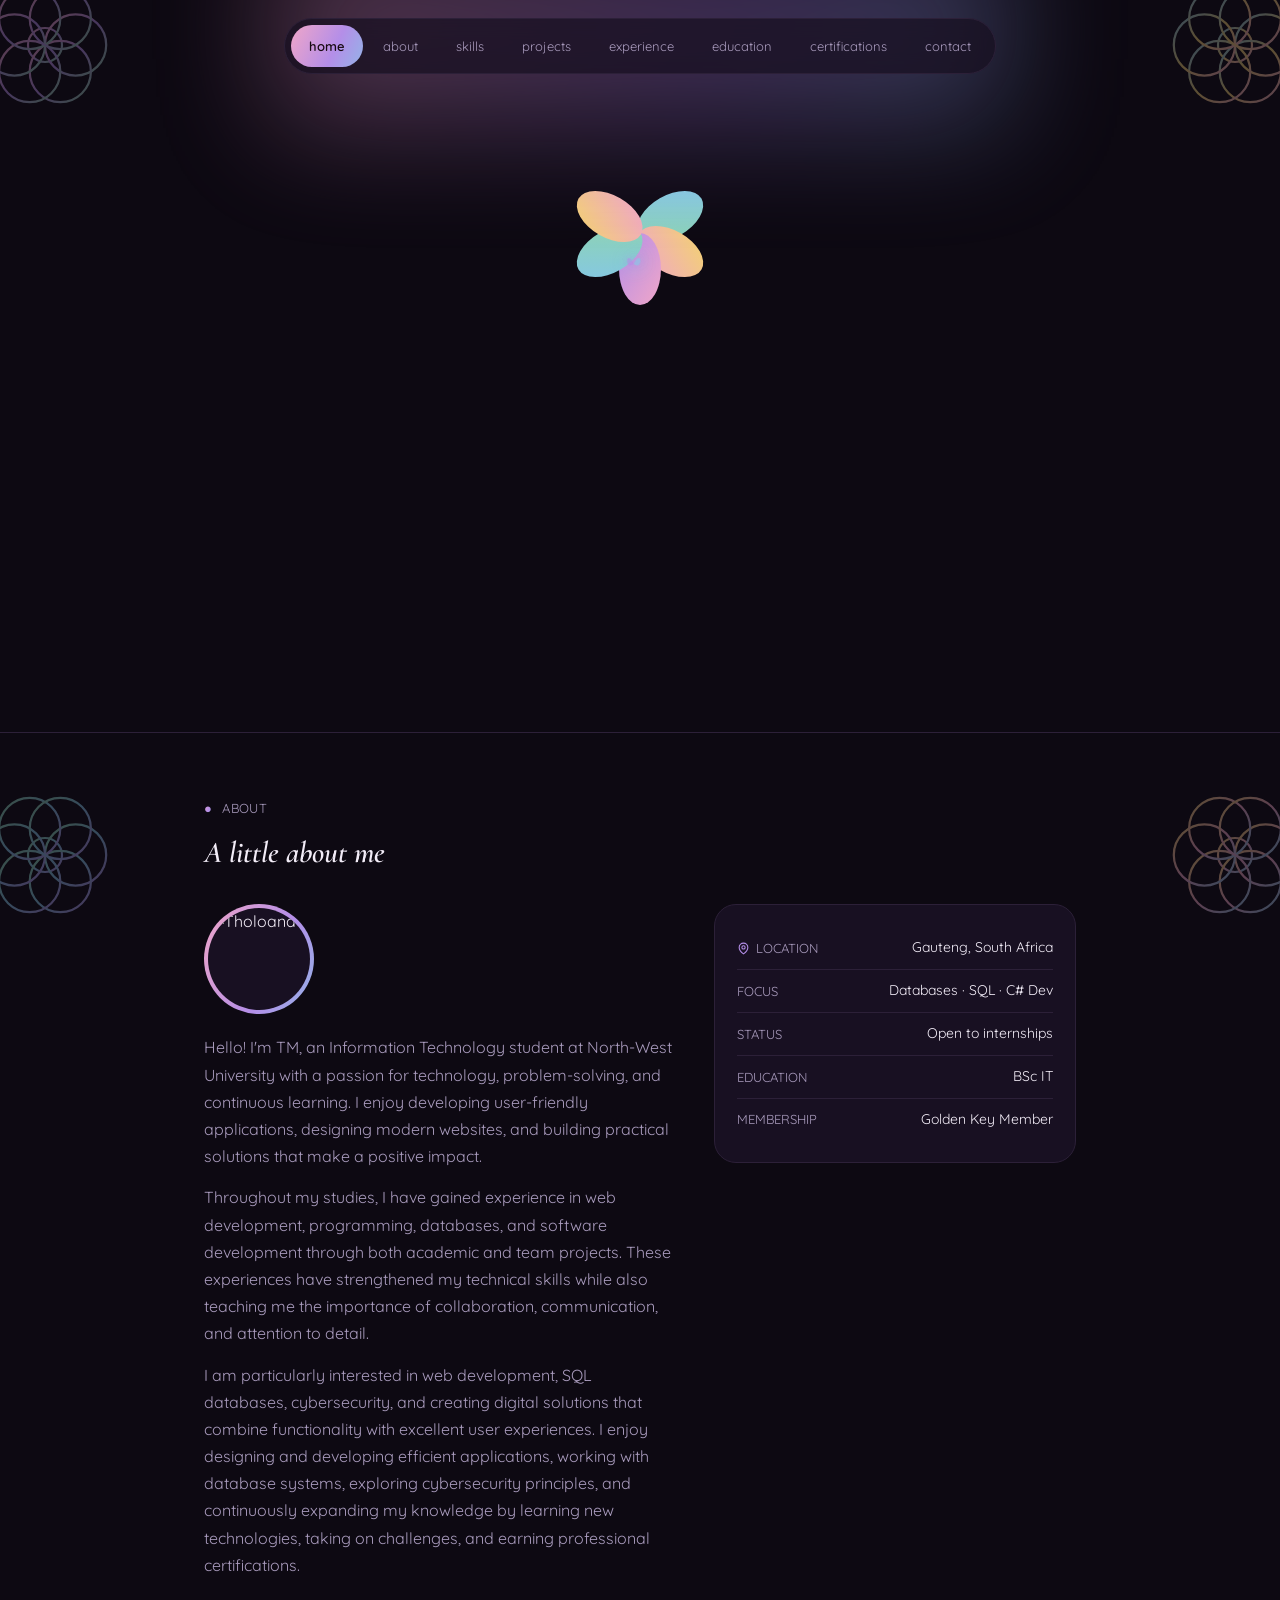
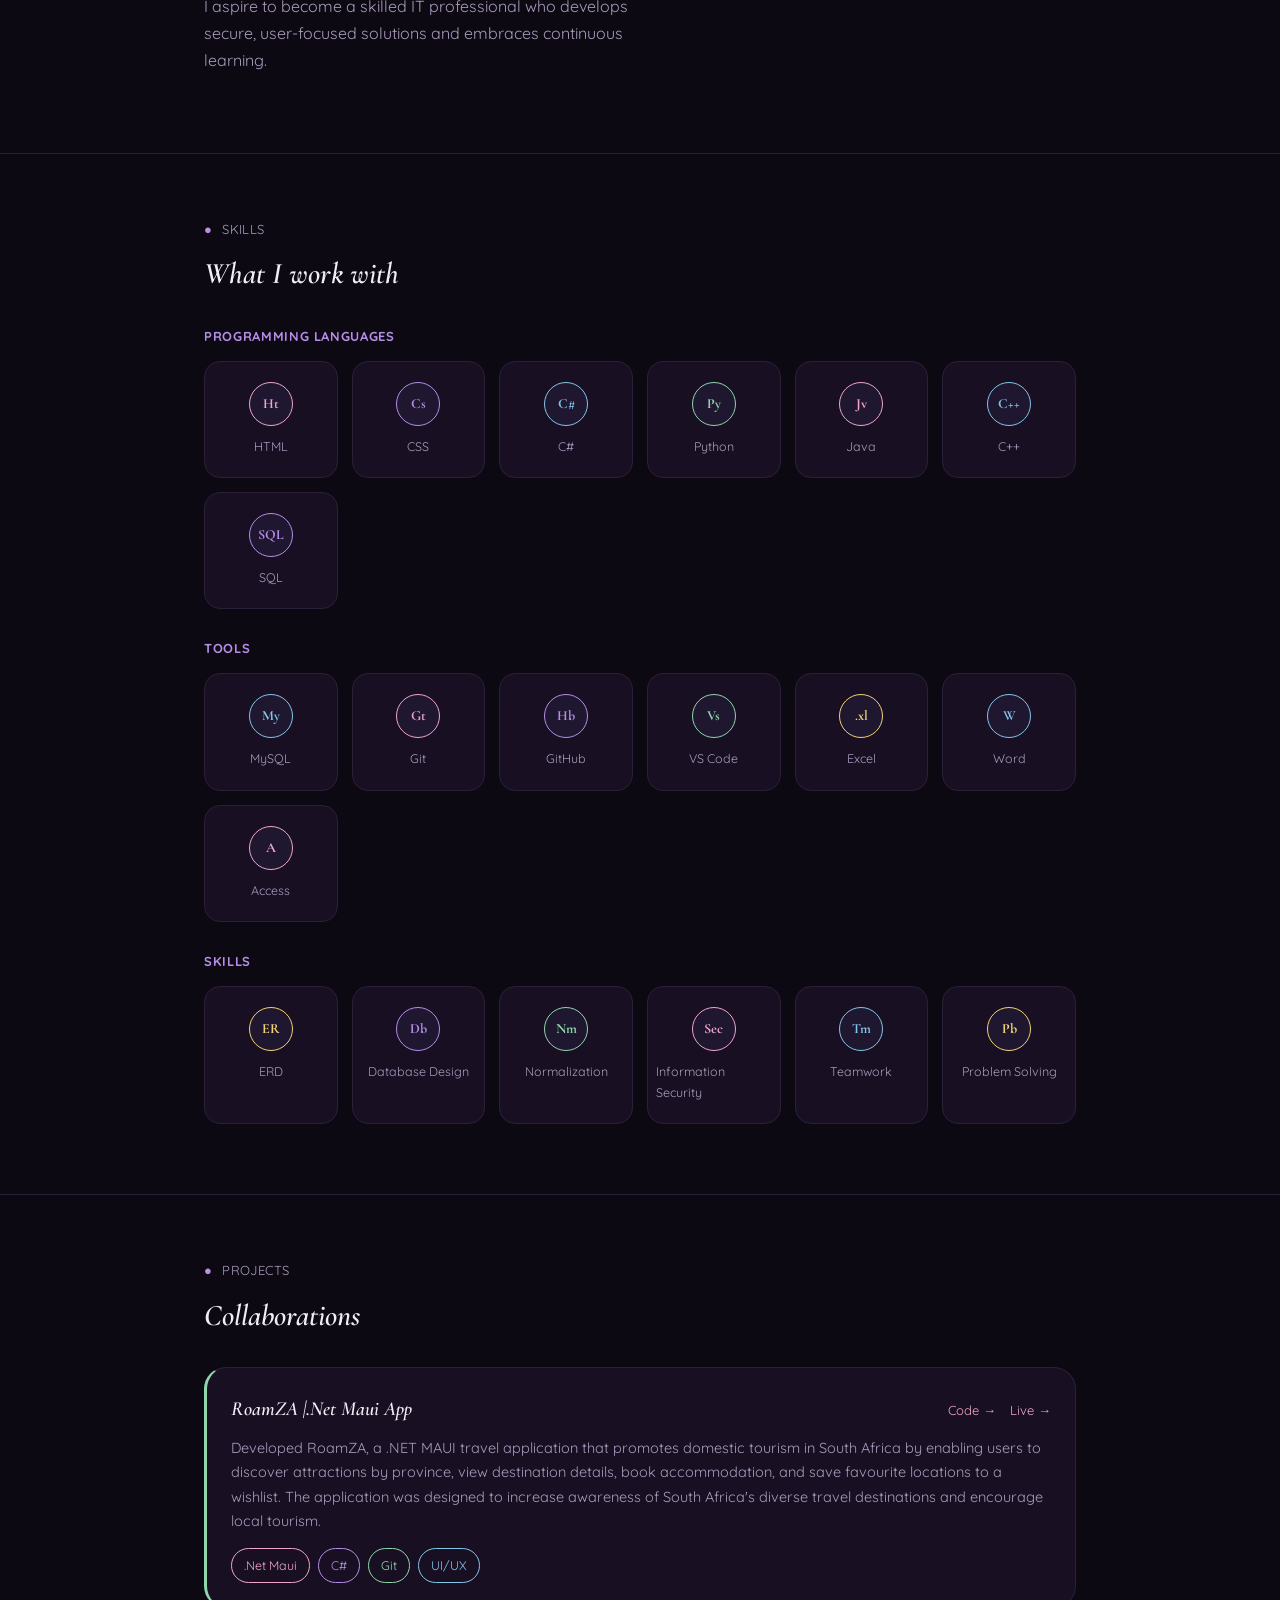
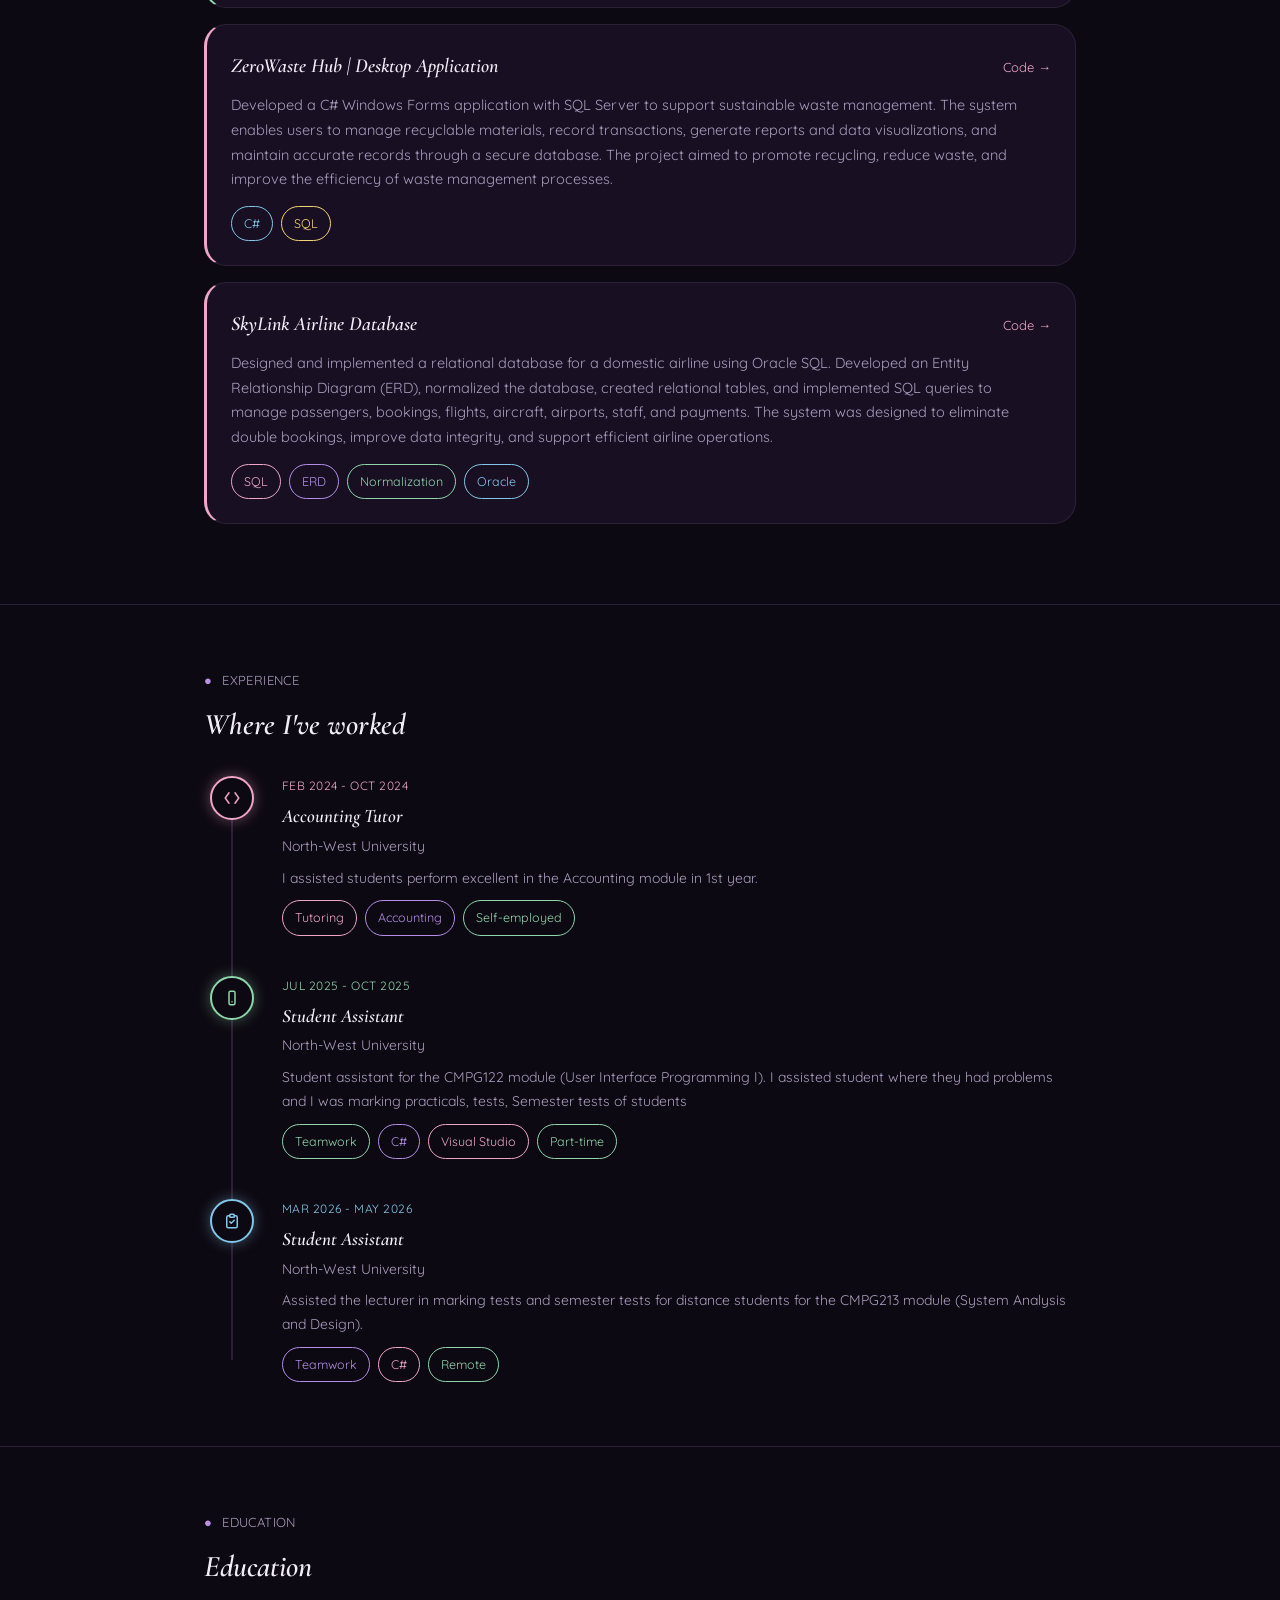
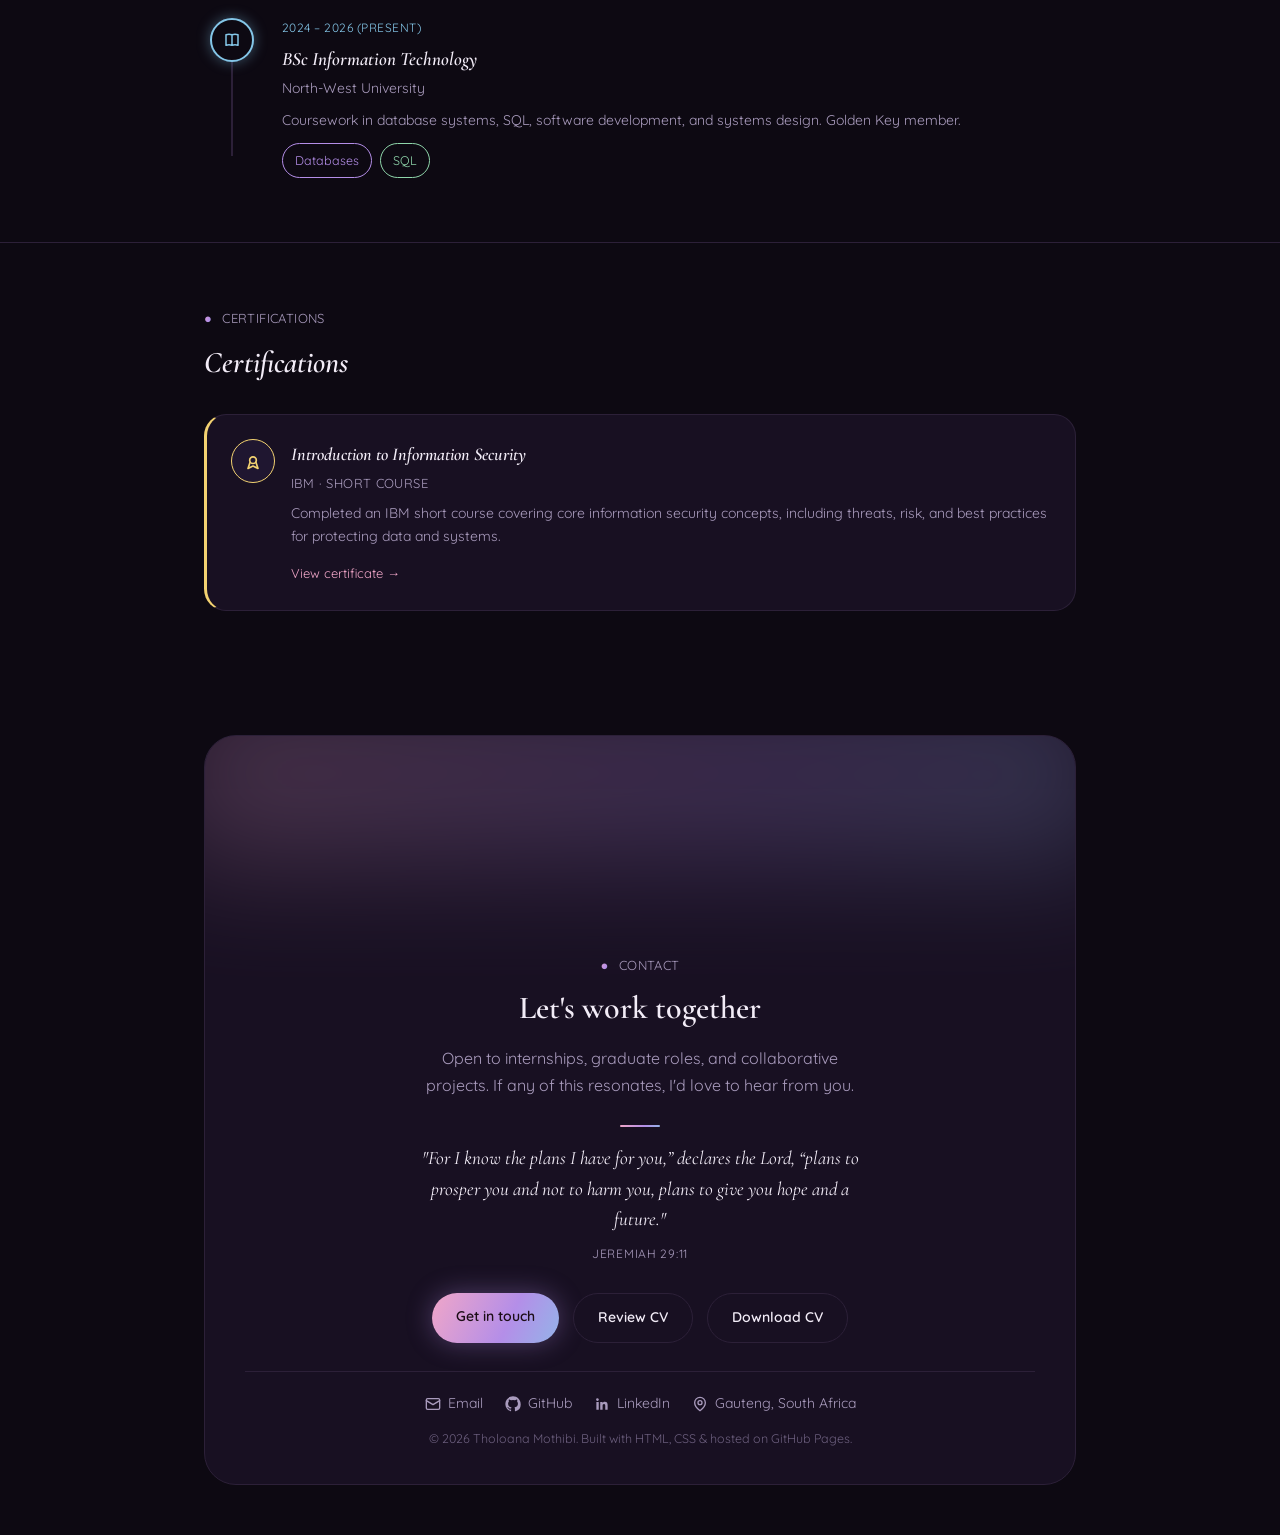
==== commit 1aa6d22e: "Update portfolio.html" ====
--- a/Files/portfolio.html
+++ b/Files/portfolio.html
@@ -282,7 +282,7 @@
           <h3>Introduction to Information Security</h3>
           <div class="cert-issuer">IBM · Short Course</div>
           <p>Completed an IBM short course covering core information security concepts, including threats, risk, and best practices for protecting data and systems.</p>
-          <a class="cert-link" href="/certificates/ibm-information-security.pdf" target="_blank">View certificate →</a>
+          <a class="cert-link" href="Final_portfolio/Certificate/IBMDesign20250508-27-ifsn9q.pdf" target="_blank">View certificate →</a>
         </div>
       </div>
     </div>
